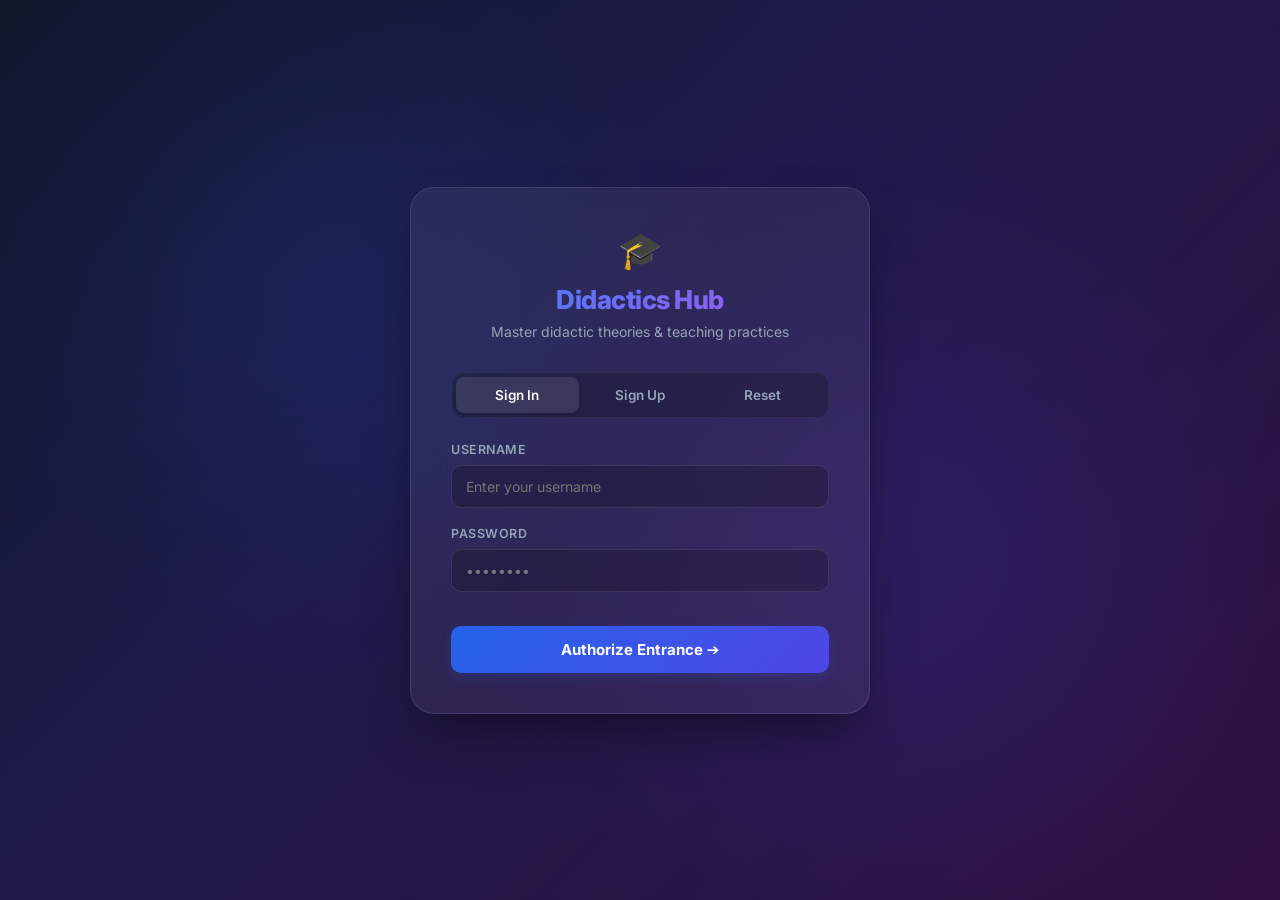
==== templates/login.html @ e1f62751 "Add files via upload" ====
<!DOCTYPE html>
<html lang="en">
<head>
    <meta charset="UTF-8">
    <meta name="viewport" content="width=device-width, initial-scale=1.0">
    <title>Didactics Hub - Portal Entrance</title>
    <link href="https://fonts.googleapis.com/css2?family=Inter:wght@400;500;600;700;800&display=swap" rel="stylesheet">
    <style>
        :root {
            --primary: #2563eb;
            --primary-hover: #1d4ed8;
            --secondary: #4f46e5;
            --bg-gradient: linear-gradient(135deg, #0f172a 0%, #1e1b4b 40%, #311042 100%);
            --card-bg: rgba(255, 255, 255, 0.06);
            --card-border: rgba(255, 255, 255, 0.1);
            --text: #f8fafc;
            --text-muted: #94a3b8;
            --success: #10b981;
            --error: #f43f5e;
        }

        * {
            box-sizing: border-box;
            margin: 0;
            padding: 0;
            font-family: 'Inter', system-ui, -apple-system, sans-serif;
        }

        body {
            background: var(--bg-gradient);
            color: var(--text);
            min-height: 100vh;
            display: flex;
            align-items: center;
            justify-content: center;
            padding: 24px;
            overflow-x: hidden;
        }

        /* Ambient glowing circles in background */
        .glow-circle {
            position: absolute;
            border-radius: 50%;
            filter: blur(120px);
            z-index: 0;
            opacity: 0.15;
            pointer-events: none;
        }
        .glow-1 {
            width: 400px;
            height: 400px;
            background: var(--primary);
            top: 10%;
            left: 10%;
        }
        .glow-2 {
            width: 500px;
            height: 500px;
            background: var(--secondary);
            bottom: 10%;
            right: 10%;
        }

        .portal-wrapper {
            position: relative;
            z-index: 10;
            width: 100%;
            max-width: 460px;
            background: var(--card-bg);
            backdrop-filter: blur(20px);
            -webkit-backdrop-filter: blur(20px);
            border: 1px solid var(--card-border);
            border-radius: 24px;
            padding: 40px;
            box-shadow: 0 25px 50px -12px rgba(0, 0, 0, 0.5);
            animation: fadeIn 0.6s cubic-bezier(0.16, 1, 0.3, 1) forwards;
        }

        @keyframes fadeIn {
            from { opacity: 0; transform: translateY(20px); }
            to { opacity: 1; transform: translateY(0); }
        }

        .portal-header {
            text-align: center;
            margin-bottom: 32px;
        }

        .portal-logo {
            font-size: 36px;
            margin-bottom: 12px;
            display: inline-block;
            animation: bounce 2s infinite ease-in-out;
        }

        @keyframes bounce {
            0%, 100% { transform: translateY(0); }
            50% { transform: translateY(-6px); }
        }

        .portal-title {
            font-size: 26px;
            font-weight: 800;
            letter-spacing: -0.5px;
            background: linear-gradient(135deg, #3b82f6, #a855f7);
            -webkit-background-clip: text;
            -webkit-text-fill-color: transparent;
            margin-bottom: 8px;
        }

        .portal-subtitle {
            font-size: 14px;
            color: var(--text-muted);
        }

        /* Tabs System */
        .portal-tabs {
            display: flex;
            background: rgba(0, 0, 0, 0.2);
            border-radius: 12px;
            padding: 4px;
            margin-bottom: 24px;
            border: 1px solid rgba(255, 255, 255, 0.05);
        }

        .portal-tab {
            flex: 1;
            background: none;
            border: none;
            color: var(--text-muted);
            padding: 10px 14px;
            font-size: 13.5px;
            font-weight: 600;
            cursor: pointer;
            border-radius: 8px;
            transition: all 0.25s ease;
            text-align: center;
        }

        .portal-tab.active {
            background: rgba(255, 255, 255, 0.1);
            color: var(--text);
            box-shadow: 0 2px 4px rgba(0,0,0,0.2);
        }

        /* Forms */
        .portal-form {
            display: none;
        }

        .portal-form.active {
            display: block;
            animation: slideIn 0.4s cubic-bezier(0.16, 1, 0.3, 1) forwards;
        }

        @keyframes slideIn {
            from { opacity: 0; transform: translateX(10px); }
            to { opacity: 1; transform: translateX(0); }
        }

        .input-group {
            margin-bottom: 18px;
            text-align: left;
        }

        .input-label {
            display: block;
            font-size: 12.5px;
            font-weight: 600;
            color: var(--text-muted);
            margin-bottom: 8px;
            text-transform: uppercase;
            letter-spacing: 0.5px;
        }

        .input-field {
            width: 100%;
            background: rgba(0, 0, 0, 0.2);
            border: 1px solid rgba(255, 255, 255, 0.1);
            border-radius: 10px;
            padding: 12px 14px;
            font-size: 14px;
            color: var(--text);
            outline: none;
            transition: all 0.2s ease;
        }

        .input-field:focus {
            border-color: var(--primary);
            box-shadow: 0 0 0 3px rgba(37, 99, 235, 0.15);
            background: rgba(0, 0, 0, 0.3);
        }

        .submit-btn {
            width: 100%;
            background: linear-gradient(135deg, var(--primary) 0%, var(--secondary) 100%);
            border: none;
            border-radius: 10px;
            padding: 14px;
            font-size: 15px;
            font-weight: 700;
            color: white;
            cursor: pointer;
            transition: all 0.25s ease;
            margin-top: 10px;
            box-shadow: 0 4px 12px rgba(37, 99, 235, 0.2);
        }

        .submit-btn:hover {
            transform: translateY(-2px);
            box-shadow: 0 6px 20px rgba(37, 99, 235, 0.35);
        }

        .submit-btn:active {
            transform: translateY(0);
        }

        /* Message Notification Alert box */
        .alert-box {
            display: none;
            padding: 12px 16px;
            border-radius: 10px;
            font-size: 13.5px;
            margin-bottom: 20px;
            line-height: 1.5;
            animation: shake 0.4s ease-in-out;
        }

        @keyframes shake {
            0%, 100% { transform: translateX(0); }
            25% { transform: translateX(-4px); }
            75% { transform: translateX(4px); }
        }

        .alert-box.success {
            display: block;
            background: rgba(16, 185, 129, 0.1);
            border: 1px solid rgba(16, 185, 129, 0.3);
            color: var(--success);
        }

        .alert-box.error {
            display: block;
            background: rgba(244, 63, 94, 0.1);
            border: 1px solid rgba(244, 63, 94, 0.3);
            color: var(--error);
        }
    </style>
</head>
<body>
    <div class="glow-circle glow-1"></div>
    <div class="glow-circle glow-2"></div>

    <div class="portal-wrapper">
        <div class="portal-header">
            <div class="portal-logo">🎓</div>
            <h1 class="portal-title">Didactics Hub</h1>
            <p class="portal-subtitle">Master didactic theories & teaching practices</p>
        </div>

        <div class="portal-tabs">
            <button class="portal-tab active" onclick="switchTab('login')">Sign In</button>
            <button class="portal-tab" onclick="switchTab('register')">Sign Up</button>
            <button class="portal-tab" onclick="switchTab('reset')">Reset</button>
        </div>

        <div id="alertBox" class="alert-box"></div>

        <!-- LOGIN FORM -->
        <form id="loginForm" class="portal-form active" onsubmit="handleFormSubmit(event, 'login')">
            <div class="input-group">
                <label class="input-label">Username</label>
                <input type="text" id="loginUser" class="input-field" placeholder="Enter your username" required autocomplete="username">
            </div>
            <div class="input-group" style="margin-bottom: 24px;">
                <label class="input-label">Password</label>
                <input type="password" id="loginPass" class="input-field" placeholder="••••••••" required autocomplete="current-password">
            </div>
            <button type="submit" class="submit-btn">Authorize Entrance ➔</button>
        </form>

        <!-- REGISTER FORM -->
        <form id="registerForm" class="portal-form" onsubmit="handleFormSubmit(event, 'register')">
            <div class="input-group">
                <label class="input-label">New Username</label>
                <input type="text" id="registerUser" class="input-field" placeholder="Choose a username" required>
            </div>
            <div class="input-group">
                <label class="input-label">Password</label>
                <input type="password" id="registerPass" class="input-field" placeholder="••••••••" required>
            </div>
            <div class="input-group" style="margin-bottom: 24px;">
                <label class="input-label">Security Question: What is your favorite book?</label>
                <input type="text" id="registerSecurity" class="input-field" placeholder="Used for resetting password" required>
            </div>
            <button type="submit" class="submit-btn">Create Professional Account ➔</button>
        </form>

        <!-- RESET PASSWORD FORM -->
        <form id="resetForm" class="portal-form" onsubmit="handleFormSubmit(event, 'reset')">
            <div class="input-group">
                <label class="input-label">Username</label>
                <input type="text" id="resetUser" class="input-field" placeholder="Enter your username" required>
            </div>
            <div class="input-group">
                <label class="input-label">Favorite Book (Security Answer)</label>
                <input type="text" id="resetSecurity" class="input-field" placeholder="Enter security answer" required>
            </div>
            <div class="input-group" style="margin-bottom: 24px;">
                <label class="input-label">New Password</label>
                <input type="password" id="resetNewPass" class="input-field" placeholder="••••••••" required>
            </div>
            <button type="submit" class="submit-btn">Secure Reset Password ➔</button>
        </form>
    </div>

    <script>
        function switchTab(tabId) {
            // Update tabs active state
            document.querySelectorAll('.portal-tab').forEach((tab, index) => {
                const tabs = ['login', 'register', 'reset'];
                tab.classList.toggle('active', tabs[index] === tabId);
            });

            // Update visible forms
            document.querySelectorAll('.portal-form').forEach(form => {
                form.classList.toggle('active', form.id === tabId + 'Form');
            });

            // Clear alert box
            const alertBox = document.getElementById('alertBox');
            alertBox.style.display = 'none';
            alertBox.className = 'alert-box';
        }

        async function handleFormSubmit(event, action) {
            event.preventDefault();
            const alertBox = document.getElementById('alertBox');
            alertBox.style.display = 'none';
            alertBox.className = 'alert-box';

            let payload = {};
            let endpoint = '';

            if (action === 'login') {
                payload = {
                    username: document.getElementById('loginUser').value,
                    password: document.getElementById('loginPass').value
                };
                endpoint = '/api/auth/login';
            } else if (action === 'register') {
                payload = {
                    username: document.getElementById('registerUser').value,
                    password: document.getElementById('registerPass').value,
                    security_answer: document.getElementById('registerSecurity').value
                };
                endpoint = '/api/auth/register';
            } else if (action === 'reset') {
                payload = {
                    username: document.getElementById('resetUser').value,
                    security_answer: document.getElementById('resetSecurity').value,
                    new_password: document.getElementById('resetNewPass').value
                };
                endpoint = '/api/auth/reset';
            }

            try {
                const response = await fetch(endpoint, {
                    method: 'POST',
                    headers: { 'Content-Type': 'application/json' },
                    body: JSON.stringify(payload)
                });
                const result = await response.json();

                if (response.ok && result.success) {
                    alertBox.textContent = result.message;
                    alertBox.classList.add('success');
                    alertBox.style.display = 'block';

                    if (action === 'login') {
                        setTimeout(() => {
                            window.location.href = '/';
                        }, 800);
                    } else {
                        setTimeout(() => {
                            switchTab('login');
                            document.getElementById('loginUser').value = payload.username;
                        }, 1200);
                    }
                } else {
                    alertBox.textContent = result.message || 'An unexpected error occurred.';
                    alertBox.classList.add('error');
                    alertBox.style.display = 'block';
                }
            } catch (err) {
                alertBox.textContent = 'Server connection failed. Please verify connection.';
                alertBox.classList.add('error');
                alertBox.style.display = 'block';
            }
        }
    </script>
</body>
</html>
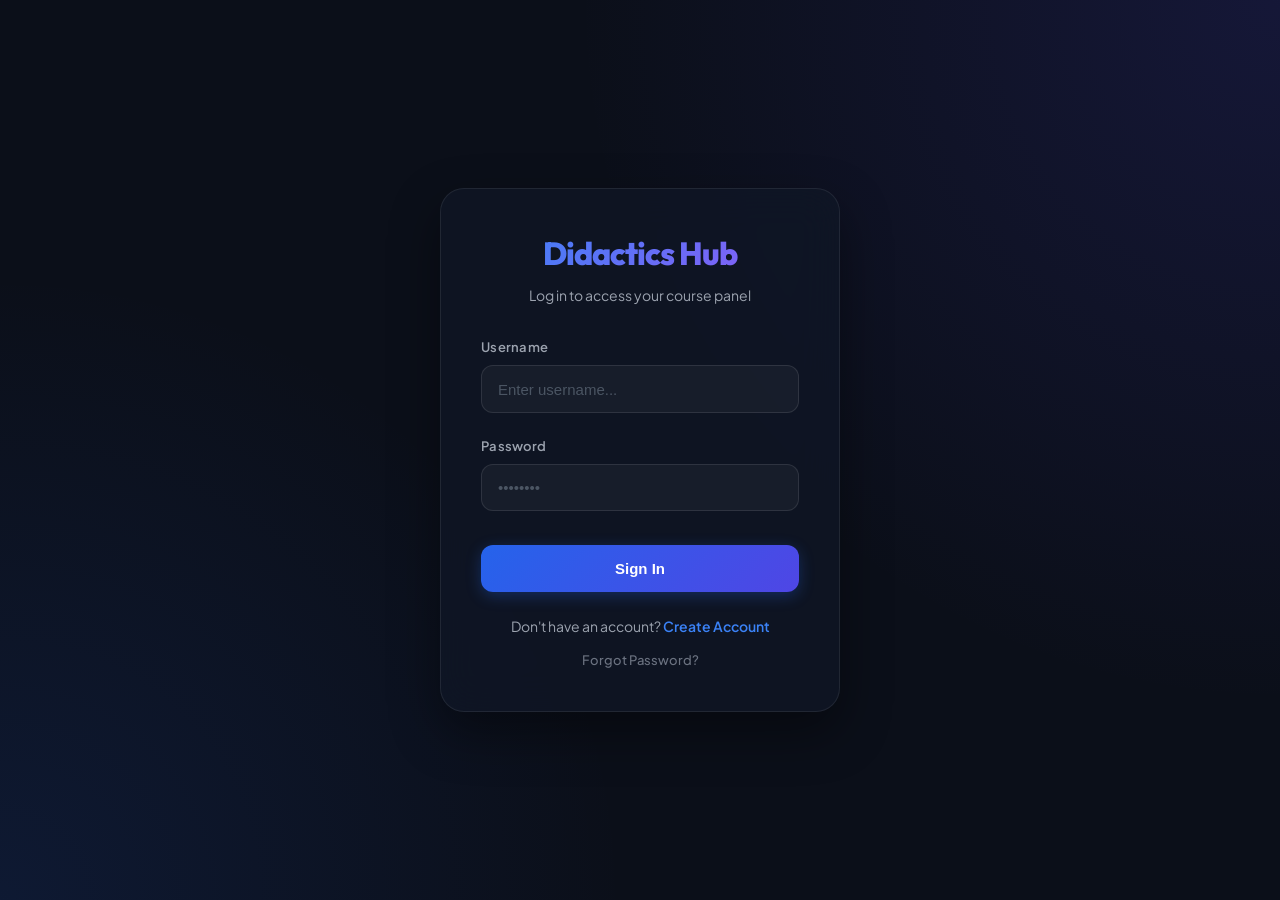
==== commit 438869fe: "Add files via upload" ====
--- a/templates/login.html
+++ b/templates/login.html
@@ -4,81 +4,47 @@
     <meta charset="UTF-8">
     <meta name="viewport" content="width=device-width, initial-scale=1.0">
     <title>Didactics Hub - Portal Entrance</title>
-    <link href="https://fonts.googleapis.com/css2?family=Inter:wght@400;500;600;700;800&display=swap" rel="stylesheet">
+    <!-- Modern Premium Typography -->
+    <link href="https://fonts.googleapis.com/css2?family=Outfit:wght@400;500;600;700;800&family=Plus+Jakarta+Sans:wght@400;500;600;700&display=swap" rel="stylesheet">
+    <link rel="stylesheet" href="/static/style.css">
     <style>
-        :root {
-            --primary: #2563eb;
-            --primary-hover: #1d4ed8;
-            --secondary: #4f46e5;
-            --bg-gradient: linear-gradient(135deg, #0f172a 0%, #1e1b4b 40%, #311042 100%);
-            --card-bg: rgba(255, 255, 255, 0.06);
-            --card-border: rgba(255, 255, 255, 0.1);
-            --text: #f8fafc;
-            --text-muted: #94a3b8;
-            --success: #10b981;
-            --error: #f43f5e;
-        }
-
-        * {
-            box-sizing: border-box;
-            margin: 0;
-            padding: 0;
-            font-family: 'Inter', system-ui, -apple-system, sans-serif;
-        }
-
+        /* Immersive background customizer for the entrance */
         body {
-            background: var(--bg-gradient);
-            color: var(--text);
-            min-height: 100vh;
+            background: radial-gradient(circle at top right, rgba(79, 70, 229, 0.15), transparent 45%),
+                        radial-gradient(circle at bottom left, rgba(37, 99, 235, 0.12), transparent 40%),
+                        #0b0f19;
+            color: #f3f4f6;
             display: flex;
             align-items: center;
             justify-content: center;
-            padding: 24px;
+            min-height: 100vh;
+            margin: 0;
             overflow-x: hidden;
-        }
-
-        /* Ambient glowing circles in background */
-        .glow-circle {
-            position: absolute;
-            border-radius: 50%;
-            filter: blur(120px);
-            z-index: 0;
-            opacity: 0.15;
-            pointer-events: none;
-        }
-        .glow-1 {
-            width: 400px;
-            height: 400px;
-            background: var(--primary);
-            top: 10%;
-            left: 10%;
-        }
-        .glow-2 {
-            width: 500px;
-            height: 500px;
-            background: var(--secondary);
-            bottom: 10%;
-            right: 10%;
-        }
-
-        .portal-wrapper {
-            position: relative;
-            z-index: 10;
+            font-family: 'Plus Jakarta Sans', sans-serif;
+        }
+
+        .portal-container {
             width: 100%;
-            max-width: 460px;
-            background: var(--card-bg);
+            max-width: 440px;
+            padding: 20px;
+            box-sizing: border-box;
+            perspective: 1000px;
+        }
+
+        .portal-card {
+            background: rgba(17, 24, 39, 0.7);
             backdrop-filter: blur(20px);
             -webkit-backdrop-filter: blur(20px);
-            border: 1px solid var(--card-border);
+            border: 1px solid rgba(255, 255, 255, 0.08);
             border-radius: 24px;
             padding: 40px;
-            box-shadow: 0 25px 50px -12px rgba(0, 0, 0, 0.5);
-            animation: fadeIn 0.6s cubic-bezier(0.16, 1, 0.3, 1) forwards;
-        }
-
-        @keyframes fadeIn {
-            from { opacity: 0; transform: translateY(20px); }
-            to { opacity: 1; transform: translateY(0); }
+            box-shadow: 0 20px 50px rgba(0, 0, 0, 0.4);
+            transition: transform 0.6s cubic-bezier(0.34, 1.56, 0.64, 1), box-shadow 0.3s ease;
+        }
+
+        .portal-card:hover {
+            box-shadow: 0 25px 60px rgba(37, 99, 235, 0.2);
+            border-color: rgba(37, 99, 235, 0.25);
         }
 
         .portal-header {
@@ -87,317 +53,337 @@
         }
 
         .portal-logo {
-            font-size: 36px;
-            margin-bottom: 12px;
-            display: inline-block;
-            animation: bounce 2s infinite ease-in-out;
-        }
-
-        @keyframes bounce {
-            0%, 100% { transform: translateY(0); }
-            50% { transform: translateY(-6px); }
-        }
-
-        .portal-title {
-            font-size: 26px;
+            font-family: 'Outfit', sans-serif;
+            font-size: 32px;
             font-weight: 800;
-            letter-spacing: -0.5px;
-            background: linear-gradient(135deg, #3b82f6, #a855f7);
+            letter-spacing: -0.03em;
+            background: linear-gradient(135deg, #3b82f6 0%, #8b5cf6 100%);
             -webkit-background-clip: text;
             -webkit-text-fill-color: transparent;
             margin-bottom: 8px;
         }
 
         .portal-subtitle {
+            color: #9ca3af;
             font-size: 14px;
-            color: var(--text-muted);
-        }
-
-        /* Tabs System */
-        .portal-tabs {
-            display: flex;
-            background: rgba(0, 0, 0, 0.2);
+        }
+
+        .form-group {
+            position: relative;
+            margin-bottom: 24px;
+        }
+
+        .form-label {
+            display: block;
+            font-size: 13px;
+            font-weight: 600;
+            color: #9ca3af;
+            margin-bottom: 8px;
+            letter-spacing: 0.02em;
+        }
+
+        .form-input {
+            width: 100%;
+            background: rgba(255, 255, 255, 0.04);
+            border: 1px solid rgba(255, 255, 255, 0.1);
             border-radius: 12px;
-            padding: 4px;
-            margin-bottom: 24px;
-            border: 1px solid rgba(255, 255, 255, 0.05);
-        }
-
-        .portal-tab {
-            flex: 1;
-            background: none;
+            padding: 14px 16px;
+            color: #ffffff;
+            font-size: 15px;
+            box-sizing: border-box;
+            transition: all 0.25s ease;
+        }
+
+        .form-input:focus {
+            outline: none;
+            border-color: #3b82f6;
+            background: rgba(59, 130, 246, 0.05);
+            box-shadow: 0 0 0 4px rgba(59, 130, 246, 0.15);
+        }
+
+        .form-input::placeholder {
+            color: #4b5563;
+        }
+
+        .btn-portal {
+            width: 100%;
+            background: linear-gradient(135deg, #2563eb 0%, #4f46e5 100%);
             border: none;
-            color: var(--text-muted);
-            padding: 10px 14px;
-            font-size: 13.5px;
-            font-weight: 600;
-            cursor: pointer;
-            border-radius: 8px;
-            transition: all 0.25s ease;
-            text-align: center;
-        }
-
-        .portal-tab.active {
-            background: rgba(255, 255, 255, 0.1);
-            color: var(--text);
-            box-shadow: 0 2px 4px rgba(0,0,0,0.2);
-        }
-
-        /* Forms */
-        .portal-form {
-            display: none;
-        }
-
-        .portal-form.active {
-            display: block;
-            animation: slideIn 0.4s cubic-bezier(0.16, 1, 0.3, 1) forwards;
-        }
-
-        @keyframes slideIn {
-            from { opacity: 0; transform: translateX(10px); }
-            to { opacity: 1; transform: translateX(0); }
-        }
-
-        .input-group {
-            margin-bottom: 18px;
-            text-align: left;
-        }
-
-        .input-label {
-            display: block;
-            font-size: 12.5px;
-            font-weight: 600;
-            color: var(--text-muted);
-            margin-bottom: 8px;
-            text-transform: uppercase;
-            letter-spacing: 0.5px;
-        }
-
-        .input-field {
-            width: 100%;
-            background: rgba(0, 0, 0, 0.2);
-            border: 1px solid rgba(255, 255, 255, 0.1);
-            border-radius: 10px;
-            padding: 12px 14px;
-            font-size: 14px;
-            color: var(--text);
-            outline: none;
-            transition: all 0.2s ease;
-        }
-
-        .input-field:focus {
-            border-color: var(--primary);
-            box-shadow: 0 0 0 3px rgba(37, 99, 235, 0.15);
-            background: rgba(0, 0, 0, 0.3);
-        }
-
-        .submit-btn {
-            width: 100%;
-            background: linear-gradient(135deg, var(--primary) 0%, var(--secondary) 100%);
-            border: none;
-            border-radius: 10px;
-            padding: 14px;
+            border-radius: 12px;
+            color: #ffffff;
+            padding: 15px;
             font-size: 15px;
             font-weight: 700;
-            color: white;
             cursor: pointer;
-            transition: all 0.25s ease;
+            transition: all 0.25s cubic-bezier(0.25, 0.46, 0.45, 0.94);
+            box-shadow: 0 4px 15px rgba(37, 99, 235, 0.3);
             margin-top: 10px;
-            box-shadow: 0 4px 12px rgba(37, 99, 235, 0.2);
-        }
-
-        .submit-btn:hover {
+        }
+
+        .btn-portal:hover {
             transform: translateY(-2px);
-            box-shadow: 0 6px 20px rgba(37, 99, 235, 0.35);
-        }
-
-        .submit-btn:active {
+            box-shadow: 0 6px 20px rgba(37, 99, 235, 0.45);
+            background: linear-gradient(135deg, #1d4ed8 0%, #4338ca 100%);
+        }
+
+        .btn-portal:active {
             transform: translateY(0);
         }
 
-        /* Message Notification Alert box */
+        .portal-switch {
+            text-align: center;
+            margin-top: 24px;
+            font-size: 14px;
+            color: #9ca3af;
+        }
+
+        .portal-switch a {
+            color: #3b82f6;
+            text-decoration: none;
+            font-weight: 600;
+            transition: color 0.2s ease;
+        }
+
+        .portal-switch a:hover {
+            color: #60a5fa;
+            text-decoration: underline;
+        }
+
         .alert-box {
+            border-radius: 12px;
+            padding: 14px 16px;
+            font-size: 14px;
+            margin-bottom: 24px;
             display: none;
-            padding: 12px 16px;
-            border-radius: 10px;
-            font-size: 13.5px;
-            margin-bottom: 20px;
-            line-height: 1.5;
-            animation: shake 0.4s ease-in-out;
-        }
-
-        @keyframes shake {
-            0%, 100% { transform: translateX(0); }
-            25% { transform: translateX(-4px); }
-            75% { transform: translateX(4px); }
-        }
-
-        .alert-box.success {
-            display: block;
-            background: rgba(16, 185, 129, 0.1);
-            border: 1px solid rgba(16, 185, 129, 0.3);
-            color: var(--success);
-        }
-
-        .alert-box.error {
-            display: block;
-            background: rgba(244, 63, 94, 0.1);
-            border: 1px solid rgba(244, 63, 94, 0.3);
-            color: var(--error);
+            animation: slideDown 0.3s ease;
+        }
+
+        .alert-error {
+            background: rgba(239, 68, 68, 0.12);
+            border: 1px solid rgba(239, 68, 68, 0.25);
+            color: #fca5a5;
+        }
+
+        .alert-success {
+            background: rgba(16, 185, 129, 0.12);
+            border: 1px solid rgba(16, 185, 129, 0.25);
+            color: #a7f3d0;
+        }
+
+        @keyframes slideDown {
+            from { transform: translateY(-10px); opacity: 0; }
+            to { transform: translateY(0); opacity: 1; }
+        }
+
+        .nav-back {
+            text-align: center;
+            margin-top: 16px;
+            font-size: 13px;
         }
     </style>
 </head>
 <body>
-    <div class="glow-circle glow-1"></div>
-    <div class="glow-circle glow-2"></div>
-
-    <div class="portal-wrapper">
+
+<div class="portal-container">
+    <!-- Card element dynamically toggling states -->
+    <div class="portal-card" id="login-section">
         <div class="portal-header">
-            <div class="portal-logo">🎓</div>
-            <h1 class="portal-title">Didactics Hub</h1>
-            <p class="portal-subtitle">Master didactic theories & teaching practices</p>
-        </div>
-
-        <div class="portal-tabs">
-            <button class="portal-tab active" onclick="switchTab('login')">Sign In</button>
-            <button class="portal-tab" onclick="switchTab('register')">Sign Up</button>
-            <button class="portal-tab" onclick="switchTab('reset')">Reset</button>
-        </div>
-
-        <div id="alertBox" class="alert-box"></div>
-
-        <!-- LOGIN FORM -->
-        <form id="loginForm" class="portal-form active" onsubmit="handleFormSubmit(event, 'login')">
-            <div class="input-group">
-                <label class="input-label">Username</label>
-                <input type="text" id="loginUser" class="input-field" placeholder="Enter your username" required autocomplete="username">
-            </div>
-            <div class="input-group" style="margin-bottom: 24px;">
-                <label class="input-label">Password</label>
-                <input type="password" id="loginPass" class="input-field" placeholder="••••••••" required autocomplete="current-password">
-            </div>
-            <button type="submit" class="submit-btn">Authorize Entrance ➔</button>
+            <div class="portal-logo">Didactics Hub</div>
+            <div class="portal-subtitle">Log in to access your course panel</div>
+        </div>
+
+        <div class="alert-box alert-error" id="login-error"></div>
+
+        <form id="login-form" onsubmit="handleLogin(event)">
+            <div class="form-group">
+                <label class="form-label" for="login-username">Username</label>
+                <input class="form-input" id="login-username" type="text" placeholder="Enter username..." required autocomplete="username">
+            </div>
+            <div class="form-group">
+                <label class="form-label" for="login-password">Password</label>
+                <input class="form-input" id="login-password" type="password" placeholder="••••••••" required autocomplete="current-password">
+            </div>
+            <button class="btn-portal" type="submit">Sign In</button>
         </form>
 
-        <!-- REGISTER FORM -->
-        <form id="registerForm" class="portal-form" onsubmit="handleFormSubmit(event, 'register')">
-            <div class="input-group">
-                <label class="input-label">New Username</label>
-                <input type="text" id="registerUser" class="input-field" placeholder="Choose a username" required>
-            </div>
-            <div class="input-group">
-                <label class="input-label">Password</label>
-                <input type="password" id="registerPass" class="input-field" placeholder="••••••••" required>
-            </div>
-            <div class="input-group" style="margin-bottom: 24px;">
-                <label class="input-label">Security Question: What is your favorite book?</label>
-                <input type="text" id="registerSecurity" class="input-field" placeholder="Used for resetting password" required>
-            </div>
-            <button type="submit" class="submit-btn">Create Professional Account ➔</button>
+        <div class="portal-switch">
+            Don't have an account? <a href="#" onclick="toggleSection('register-section')">Create Account</a>
+            <div style="margin-top: 12px;">
+                <a href="#" style="font-size: 13px; font-weight: 500; color: #6b7280;" onclick="toggleSection('reset-section')">Forgot Password?</a>
+            </div>
+        </div>
+    </div>
+
+    <div class="portal-card" id="register-section" style="display: none;">
+        <div class="portal-header">
+            <div class="portal-logo">Register Profile</div>
+            <div class="portal-subtitle">Join the professional didactics program</div>
+        </div>
+
+        <div class="alert-box alert-error" id="register-error"></div>
+        <div class="alert-box alert-success" id="register-success"></div>
+
+        <form id="register-form" onsubmit="handleRegister(event)">
+            <div class="form-group">
+                <label class="form-label" for="reg-username">Choose Username</label>
+                <input class="form-input" id="reg-username" type="text" placeholder="e.g., didactic_teacher" required autocomplete="username">
+            </div>
+            <div class="form-group">
+                <label class="form-label" for="reg-password">Password</label>
+                <input class="form-input" id="reg-password" type="password" placeholder="••••••••" required autocomplete="new-password">
+            </div>
+            <div class="form-group">
+                <label class="form-label" for="reg-answer">Security Recovery Question</label>
+                <div style="font-size: 12px; color: #9ca3af; margin-bottom: 6px;">What is your favorite book or didactics author?</div>
+                <input class="form-input" id="reg-answer" type="text" placeholder="e.g., Piaget" required>
+            </div>
+            <button class="btn-portal" type="submit">Sign Up</button>
         </form>
 
-        <!-- RESET PASSWORD FORM -->
-        <form id="resetForm" class="portal-form" onsubmit="handleFormSubmit(event, 'reset')">
-            <div class="input-group">
-                <label class="input-label">Username</label>
-                <input type="text" id="resetUser" class="input-field" placeholder="Enter your username" required>
-            </div>
-            <div class="input-group">
-                <label class="input-label">Favorite Book (Security Answer)</label>
-                <input type="text" id="resetSecurity" class="input-field" placeholder="Enter security answer" required>
-            </div>
-            <div class="input-group" style="margin-bottom: 24px;">
-                <label class="input-label">New Password</label>
-                <input type="password" id="resetNewPass" class="input-field" placeholder="••••••••" required>
-            </div>
-            <button type="submit" class="submit-btn">Secure Reset Password ➔</button>
+        <div class="portal-switch">
+            Already have an account? <a href="#" onclick="toggleSection('login-section')">Login</a>
+        </div>
+    </div>
+
+    <div class="portal-card" id="reset-section" style="display: none;">
+        <div class="portal-header">
+            <div class="portal-logo">Recover Credentials</div>
+            <div class="portal-subtitle">Reset password via security answer</div>
+        </div>
+
+        <div class="alert-box alert-error" id="reset-error"></div>
+        <div class="alert-box alert-success" id="reset-success"></div>
+
+        <form id="reset-form" onsubmit="handleReset(event)">
+            <div class="form-group">
+                <label class="form-label" for="reset-username">Username</label>
+                <input class="form-input" id="reset-username" type="text" placeholder="Enter username..." required autocomplete="username">
+            </div>
+            <div class="form-group">
+                <label class="form-label" for="reset-answer">Security Question Answer</label>
+                <div style="font-size: 12px; color: #9ca3af; margin-bottom: 6px;">What is your favorite book or didactics author?</div>
+                <input class="form-input" id="reset-answer" type="text" placeholder="Enter your answer..." required>
+            </div>
+            <div class="form-group">
+                <label class="form-label" for="reset-newpassword">New Password</label>
+                <input class="form-input" id="reset-newpassword" type="password" placeholder="••••••••" required autocomplete="new-password">
+            </div>
+            <button class="btn-portal" type="submit">Update Password</button>
         </form>
+
+        <div class="portal-switch">
+            Remember credentials? <a href="#" onclick="toggleSection('login-section')">Back to Login</a>
+        </div>
     </div>
-
-    <script>
-        function switchTab(tabId) {
-            // Update tabs active state
-            document.querySelectorAll('.portal-tab').forEach((tab, index) => {
-                const tabs = ['login', 'register', 'reset'];
-                tab.classList.toggle('active', tabs[index] === tabId);
+</div>
+
+<script>
+    function toggleSection(sectionId) {
+        document.getElementById('login-section').style.display = 'none';
+        document.getElementById('register-section').style.display = 'none';
+        document.getElementById('reset-section').style.display = 'none';
+        
+        document.getElementById(sectionId).style.display = 'block';
+        
+        // Clear all active notices
+        document.querySelectorAll('.alert-box').forEach(box => {
+            box.style.display = 'none';
+            box.textContent = '';
+        });
+    }
+
+    async function handleLogin(e) {
+        e.preventDefault();
+        const username = document.getElementById('login-username').value;
+        const password = document.getElementById('login-password').value;
+        const errBox = document.getElementById('login-error');
+        
+        errBox.style.display = 'none';
+        
+        try {
+            const res = await fetch('/api/auth/login', {
+                method: 'POST',
+                headers: { 'Content-Type': 'application/json' },
+                body: JSON.stringify({ username, password })
             });
-
-            // Update visible forms
-            document.querySelectorAll('.portal-form').forEach(form => {
-                form.classList.toggle('active', form.id === tabId + 'Form');
+            const data = await res.json();
+            if (res.ok && data.success) {
+                window.location.href = '/';
+            } else {
+                errBox.style.display = 'block';
+                errBox.textContent = data.message || 'Login failed. Please verify credentials.';
+            }
+        } catch (err) {
+            errBox.style.display = 'block';
+            errBox.textContent = 'Server communication error. Please try again later.';
+        }
+    }
+
+    async function handleRegister(e) {
+        e.preventDefault();
+        const username = document.getElementById('reg-username').value;
+        const password = document.getElementById('reg-password').value;
+        const security_answer = document.getElementById('reg-answer').value;
+        const errBox = document.getElementById('register-error');
+        const succBox = document.getElementById('register-success');
+        
+        errBox.style.display = 'none';
+        succBox.style.display = 'none';
+        
+        try {
+            const res = await fetch('/api/auth/register', {
+                method: 'POST',
+                headers: { 'Content-Type': 'application/json' },
+                body: JSON.stringify({ username, password, security_answer })
             });
-
-            // Clear alert box
-            const alertBox = document.getElementById('alertBox');
-            alertBox.style.display = 'none';
-            alertBox.className = 'alert-box';
-        }
-
-        async function handleFormSubmit(event, action) {
-            event.preventDefault();
-            const alertBox = document.getElementById('alertBox');
-            alertBox.style.display = 'none';
-            alertBox.className = 'alert-box';
-
-            let payload = {};
-            let endpoint = '';
-
-            if (action === 'login') {
-                payload = {
-                    username: document.getElementById('loginUser').value,
-                    password: document.getElementById('loginPass').value
-                };
-                endpoint = '/api/auth/login';
-            } else if (action === 'register') {
-                payload = {
-                    username: document.getElementById('registerUser').value,
-                    password: document.getElementById('registerPass').value,
-                    security_answer: document.getElementById('registerSecurity').value
-                };
-                endpoint = '/api/auth/register';
-            } else if (action === 'reset') {
-                payload = {
-                    username: document.getElementById('resetUser').value,
-                    security_answer: document.getElementById('resetSecurity').value,
-                    new_password: document.getElementById('resetNewPass').value
-                };
-                endpoint = '/api/auth/reset';
+            const data = await res.json();
+            if (res.ok && data.success) {
+                succBox.style.display = 'block';
+                succBox.textContent = data.message + ' Redirecting to login...';
+                document.getElementById('register-form').reset();
+                setTimeout(() => toggleSection('login-section'), 2000);
+            } else {
+                errBox.style.display = 'block';
+                errBox.textContent = data.message || 'Registration failed.';
             }
-
-            try {
-                const response = await fetch(endpoint, {
-                    method: 'POST',
-                    headers: { 'Content-Type': 'application/json' },
-                    body: JSON.stringify(payload)
-                });
-                const result = await response.json();
-
-                if (response.ok && result.success) {
-                    alertBox.textContent = result.message;
-                    alertBox.classList.add('success');
-                    alertBox.style.display = 'block';
-
-                    if (action === 'login') {
-                        setTimeout(() => {
-                            window.location.href = '/';
-                        }, 800);
-                    } else {
-                        setTimeout(() => {
-                            switchTab('login');
-                            document.getElementById('loginUser').value = payload.username;
-                        }, 1200);
-                    }
-                } else {
-                    alertBox.textContent = result.message || 'An unexpected error occurred.';
-                    alertBox.classList.add('error');
-                    alertBox.style.display = 'block';
-                }
-            } catch (err) {
-                alertBox.textContent = 'Server connection failed. Please verify connection.';
-                alertBox.classList.add('error');
-                alertBox.style.display = 'block';
+        } catch (err) {
+            errBox.style.display = 'block';
+            errBox.textContent = 'Server communication error. Please try again later.';
+        }
+    }
+
+    async function handleReset(e) {
+        e.preventDefault();
+        const username = document.getElementById('reset-username').value;
+        const security_answer = document.getElementById('reset-answer').value;
+        const new_password = document.getElementById('reset-newpassword').value;
+        const errBox = document.getElementById('reset-error');
+        const succBox = document.getElementById('reset-success');
+        
+        errBox.style.display = 'none';
+        succBox.style.display = 'none';
+        
+        try {
+            const res = await fetch('/api/auth/reset_password', {
+                method: 'POST',
+                headers: { 'Content-Type': 'application/json' },
+                body: JSON.stringify({ username, security_answer, new_password })
+            });
+            const data = await res.json();
+            if (res.ok && data.success) {
+                succBox.style.display = 'block';
+                succBox.textContent = data.message + ' Returning to login...';
+                document.getElementById('reset-form').reset();
+                setTimeout(() => toggleSection('login-section'), 2000);
+            } else {
+                errBox.style.display = 'block';
+                errBox.textContent = data.message || 'Credential recovery failed.';
             }
-        }
-    </script>
+        } catch (err) {
+            errBox.style.display = 'block';
+            errBox.textContent = 'Server communication error. Please try again later.';
+        }
+    }
+</script>
 </body>
-</html>
+</html>
--- a/static/style.css
+++ b/static/style.css
@@ -0,0 +1,1340 @@
+/* ==========================================================================
+   PREMIUM GLASSMORPHISM DESIGN SYSTEM & TOKEN UTILITIES
+   ========================================================================== */
+
+:root {
+    /* Harmony Palette Tokens */
+    --primary: #2563eb;
+    --primary-hover: #1d4ed8;
+    --primary-light: rgba(37, 99, 235, 0.08);
+    --secondary: #4f46e5;
+    --secondary-hover: #4338ca;
+    
+    /* Dark/Light Slate Accents */
+    --body-bg: #edf1fb; /* Sleek lavender-gray canvas background */
+    --card-bg: rgba(255, 255, 255, 0.85); /* Frosting effect backdrop */
+    --sidebar-bg: #ffffff;
+    --text-primary: #111827;
+    --text-secondary: #4b5563;
+    --text-muted: #9ca3af;
+    --border-color: #e5e7eb;
+    --shadow-sm: 0 1px 2px 0 rgba(0, 0, 0, 0.05);
+    --shadow-md: 0 4px 6px -1px rgba(0, 0, 0, 0.1), 0 2px 4px -1px rgba(0, 0, 0, 0.06);
+    --shadow-lg: 0 10px 15px -3px rgba(0, 0, 0, 0.1), 0 4px 6px -2px rgba(0, 0, 0, 0.05);
+    --shadow-xl: 0 20px 25px -5px rgba(0, 0, 0, 0.1), 0 10px 10px -5px rgba(0, 0, 0, 0.04);
+}
+
+/* Base Body System Reset */
+* {
+    margin: 0;
+    padding: 0;
+    box-sizing: border-box;
+}
+
+body {
+    font-family: 'Plus Jakarta Sans', sans-serif;
+    background-color: var(--body-bg);
+    color: var(--text-primary);
+    min-height: 100vh;
+    overflow-x: hidden;
+    line-height: 1.5;
+}
+
+/* Custom modern scrollbars */
+::-webkit-scrollbar {
+    width: 6px;
+    height: 6px;
+}
+::-webkit-scrollbar-track {
+    background: transparent;
+}
+::-webkit-scrollbar-thumb {
+    background: rgba(156, 163, 175, 0.4);
+    border-radius: 9999px;
+}
+::-webkit-scrollbar-thumb:hover {
+    background: rgba(156, 163, 175, 0.6);
+}
+
+/* ==========================================================================
+   NAVIGATION BAR HEADER UTILITY
+   ========================================================================== */
+
+.navbar {
+    position: fixed;
+    top: 0;
+    left: 0;
+    width: 100%;
+    height: 64px;
+    background: rgba(255, 255, 255, 0.85);
+    backdrop-filter: blur(20px);
+    -webkit-backdrop-filter: blur(20px);
+    border-bottom: 1px solid var(--border-color);
+    display: flex;
+    align-items: center;
+    justify-content: space-between;
+    padding: 0 24px;
+    z-index: 1000;
+    box-shadow: var(--shadow-sm);
+}
+
+.nav-left {
+    display: flex;
+    align-items: center;
+    gap: 16px;
+}
+
+.sidebar-toggle {
+    background: transparent;
+    border: none;
+    cursor: pointer;
+    color: var(--text-primary);
+    padding: 6px;
+    border-radius: 8px;
+    transition: all 0.2s ease;
+    display: flex;
+    align-items: center;
+    justify-content: center;
+}
+
+.sidebar-toggle:hover {
+    background: var(--primary-light);
+    color: var(--primary);
+}
+
+.nav-logo {
+    font-family: 'Outfit', sans-serif;
+    font-size: 20px;
+    font-weight: 800;
+    letter-spacing: -0.02em;
+    background: linear-gradient(135deg, var(--primary) 0%, var(--secondary) 100%);
+    -webkit-background-clip: text;
+    -webkit-text-fill-color: transparent;
+    cursor: pointer;
+}
+
+.nav-right {
+    display: flex;
+    align-items: center;
+    gap: 16px;
+}
+
+.user-greeting {
+    font-size: 14px;
+    font-weight: 600;
+    color: var(--text-secondary);
+}
+
+.logout-btn {
+    background: transparent;
+    border: 1px solid var(--border-color);
+    border-radius: 10px;
+    padding: 8px 14px;
+    font-size: 13px;
+    font-weight: 700;
+    color: var(--text-secondary);
+    cursor: pointer;
+    display: flex;
+    align-items: center;
+    gap: 8px;
+    transition: all 0.2s ease;
+}
+
+.logout-btn:hover {
+    background: rgba(239, 68, 68, 0.05);
+    border-color: rgba(239, 68, 68, 0.2);
+    color: #ef4444;
+}
+
+/* ==========================================================================
+   MAIN LAYOUT GRID STRUCTURE
+   ========================================================================== */
+
+.app-layout {
+    display: flex;
+    min-height: 100vh;
+    padding-top: 64px;
+}
+
+/* Sidebar Drawer Curriculum navigation */
+.sidebar {
+    width: 280px;
+    background: var(--sidebar-bg);
+    border-right: 1px solid var(--border-color);
+    position: fixed;
+    top: 64px;
+    left: 0;
+    bottom: 0;
+    z-index: 900;
+    overflow-y: auto;
+    padding: 24px 16px;
+    transition: transform 0.3s cubic-bezier(0.4, 0, 0.2, 1);
+}
+
+.sidebar-header {
+    margin-bottom: 16px;
+}
+
+.sidebar-header h3 {
+    font-family: 'Outfit', sans-serif;
+    font-size: 16px;
+    font-weight: 700;
+    color: var(--text-primary);
+    margin-bottom: 6px;
+}
+
+.progress-meta {
+    font-size: 13px;
+    font-weight: 600;
+    color: var(--primary);
+}
+
+.progress-bar-container {
+    width: 100%;
+    height: 6px;
+    background: var(--border-color);
+    border-radius: 999px;
+    margin-bottom: 24px;
+    overflow: hidden;
+}
+
+.progress-bar-fill {
+    height: 100%;
+    background: linear-gradient(90deg, var(--primary) 0%, var(--secondary) 100%);
+    border-radius: 999px;
+    transition: width 0.6s ease;
+}
+
+.curriculum-list {
+    display: flex;
+    flex-direction: column;
+    gap: 10px;
+}
+
+.sidebar-loading {
+    text-align: center;
+    padding: 20px;
+    font-size: 14px;
+    color: var(--text-muted);
+}
+
+/* ==========================================================================
+   MODULE ACCORDION/CARD SELECTORS
+   ========================================================================== */
+
+.module-nav-card {
+    background: transparent;
+    border: 1px solid var(--border-color);
+    border-radius: 12px;
+    padding: 16px;
+    text-align: left;
+    cursor: pointer;
+    transition: all 0.25s cubic-bezier(0.2, 0.8, 0.2, 1);
+    position: relative;
+    overflow: hidden;
+}
+
+.module-nav-card:hover {
+    background: var(--primary-light);
+    border-color: rgba(37, 99, 235, 0.2);
+    transform: translateX(4px);
+}
+
+.module-nav-card.active {
+    background: var(--primary-light);
+    border-color: var(--primary);
+    box-shadow: var(--shadow-sm);
+}
+
+.module-nav-card.locked {
+    opacity: 0.5;
+    cursor: not-allowed;
+}
+
+.module-nav-card.locked:hover {
+    background: transparent;
+    border-color: var(--border-color);
+    transform: none;
+}
+
+.mod-num-tag {
+    font-size: 11px;
+    font-weight: 800;
+    letter-spacing: 0.05em;
+    text-transform: uppercase;
+    color: var(--primary);
+    margin-bottom: 4px;
+}
+
+.mod-title {
+    font-size: 14px;
+    font-weight: 700;
+    color: var(--text-primary);
+    line-height: 1.3;
+}
+
+.mod-status {
+    position: absolute;
+    top: 14px;
+    right: 14px;
+    font-size: 13px;
+}
+
+/* ==========================================================================
+   MAIN CONTENT WORKSPACE CARD & VIEWPORTS
+   ========================================================================== */
+
+.main-content {
+    flex-grow: 1;
+    margin-left: 280px;
+    padding: 32px;
+    transition: margin-left 0.3s cubic-bezier(0.4, 0, 0.2, 1);
+}
+
+.workspace-card {
+    background: var(--card-bg);
+    backdrop-filter: blur(20px);
+    -webkit-backdrop-filter: blur(20px);
+    border: 1px solid var(--border-color);
+    border-radius: 24px;
+    padding: 40px;
+    min-height: calc(100vh - 128px);
+    box-shadow: var(--shadow-md);
+    transition: box-shadow 0.3s ease;
+}
+
+/* Dashboard Home */
+.welcome-banner {
+    background: linear-gradient(135deg, var(--primary) 0%, var(--secondary) 100%);
+    border-radius: 20px;
+    padding: 40px;
+    color: #ffffff;
+    display: flex;
+    align-items: center;
+    justify-content: space-between;
+    gap: 32px;
+    margin-bottom: 40px;
+    box-shadow: var(--shadow-lg);
+}
+
+.welcome-text {
+    flex: 1;
+}
+
+.welcome-tag {
+    font-size: 12px;
+    font-weight: 800;
+    letter-spacing: 0.08em;
+    text-transform: uppercase;
+    background: rgba(255, 255, 255, 0.15);
+    padding: 4px 10px;
+    border-radius: 999px;
+    display: inline-block;
+    margin-bottom: 16px;
+}
+
+.welcome-text h1 {
+    font-family: 'Outfit', sans-serif;
+    font-size: 32px;
+    font-weight: 800;
+    margin-bottom: 12px;
+}
+
+.welcome-text p {
+    font-size: 15px;
+    opacity: 0.9;
+    max-width: 520px;
+}
+
+.welcome-illustration {
+    width: 140px;
+    height: 140px;
+    flex-shrink: 0;
+}
+
+.welcome-illustration img {
+    width: 100%;
+    height: 100%;
+    object-fit: contain;
+}
+
+.modules-overview h2 {
+    font-family: 'Outfit', sans-serif;
+    font-size: 22px;
+    font-weight: 700;
+    color: var(--text-primary);
+    margin-bottom: 24px;
+}
+
+.modules-grid {
+    display: grid;
+    grid-template-columns: repeat(auto-fill, minmax(280px, 1fr));
+    gap: 20px;
+}
+
+.dashboard-mod-card {
+    background: #ffffff;
+    border: 1px solid var(--border-color);
+    border-radius: 16px;
+    padding: 24px;
+    cursor: pointer;
+    transition: all 0.25s cubic-bezier(0.2, 0.8, 0.2, 1);
+    box-shadow: var(--shadow-sm);
+}
+
+.dashboard-mod-card:hover {
+    transform: translateY(-4px);
+    box-shadow: var(--shadow-md);
+    border-color: rgba(37, 99, 235, 0.2);
+}
+
+.dashboard-mod-card h3 {
+    font-family: 'Outfit', sans-serif;
+    font-size: 16px;
+    font-weight: 700;
+    margin-top: 8px;
+    margin-bottom: 10px;
+    color: var(--text-primary);
+}
+
+.dashboard-mod-card p {
+    font-size: 13px;
+    color: var(--text-secondary);
+    display: -webkit-box;
+    -webkit-line-clamp: 3;
+    -webkit-box-orient: vertical;
+    overflow: hidden;
+}
+
+/* Active Workspace View */
+.breadcrumbs {
+    font-size: 13px;
+    font-weight: 600;
+    color: var(--text-muted);
+    margin-bottom: 8px;
+}
+
+.breadcrumbs span {
+    cursor: pointer;
+}
+
+.breadcrumbs span:hover {
+    color: var(--primary);
+}
+
+.breadcrumbs span.active {
+    color: var(--text-secondary);
+    cursor: default;
+}
+
+.workspace-title-row {
+    display: flex;
+    align-items: center;
+    justify-content: space-between;
+    gap: 16px;
+    margin-bottom: 32px;
+}
+
+.workspace-title-row h1 {
+    font-family: 'Outfit', sans-serif;
+    font-size: 28px;
+    font-weight: 800;
+    color: var(--text-primary);
+    letter-spacing: -0.02em;
+}
+
+/* ==========================================================================
+   MOZILLA PDF.JS PRESENTATION CANVAS SLIDES
+   ========================================================================== */
+
+.pdf-wrapper {
+    background: #ffffff;
+    border: 1px solid var(--border-color);
+    border-radius: 16px;
+    overflow: hidden;
+    box-shadow: var(--shadow-md);
+    margin-bottom: 32px;
+}
+
+.pdf-custom-header {
+    background: #f9fafb;
+    border-bottom: 1px solid var(--border-color);
+    padding: 16px 24px;
+    display: flex;
+    align-items: center;
+    justify-content: space-between;
+    flex-wrap: wrap;
+    gap: 12px;
+}
+
+.pdf-tag {
+    font-family: 'Outfit', sans-serif;
+    font-size: 15px;
+    font-weight: 700;
+    color: var(--text-primary);
+}
+
+.pdf-controls {
+    display: flex;
+    align-items: center;
+    gap: 16px;
+}
+
+.pdf-nav-btn {
+    background: transparent;
+    border: 1px solid var(--border-color);
+    border-radius: 8px;
+    padding: 6px 14px;
+    cursor: pointer;
+    font-size: 12px;
+    color: var(--text-secondary);
+    transition: all 0.2s ease;
+}
+
+.pdf-nav-btn:hover {
+    background: var(--primary-light);
+    border-color: var(--primary);
+    color: var(--primary);
+}
+
+.pdf-page-indicator {
+    font-size: 13px;
+    font-weight: 700;
+    color: var(--text-secondary);
+}
+
+.pdf-viewport-container {
+    background: #525659;
+    padding: 24px;
+    display: flex;
+    justify-content: center;
+    align-items: center;
+    min-height: 480px;
+    position: relative;
+    overflow-x: auto;
+}
+
+.pdf-viewport-container canvas,
+.pdf-viewport-container img {
+    max-width: 100%;
+    height: auto !important;
+    background: #ffffff;
+    border-radius: 6px;
+    box-shadow: var(--shadow-lg);
+}
+
+.pdf-loading-overlay {
+    position: absolute;
+    top: 0;
+    left: 0;
+    right: 0;
+    bottom: 0;
+    background: rgba(31, 41, 55, 0.9);
+    display: flex;
+    flex-direction: column;
+    align-items: center;
+    justify-content: center;
+    gap: 16px;
+    color: #ffffff;
+    z-index: 10;
+}
+
+.spinner {
+    width: 40px;
+    height: 40px;
+    border: 3.5px solid rgba(255, 255, 255, 0.1);
+    border-top-color: var(--primary);
+    border-radius: 50%;
+    animation: spin 1s linear infinite;
+}
+
+@keyframes spin {
+    to { transform: rotate(360deg); }
+}
+
+.materials-cta-card {
+    background: linear-gradient(135deg, rgba(37, 99, 235, 0.04) 0%, rgba(79, 70, 229, 0.04) 100%);
+    border: 1px solid rgba(37, 99, 235, 0.15);
+    border-radius: 16px;
+    padding: 32px;
+    text-align: center;
+}
+
+.materials-cta-card h3 {
+    font-family: 'Outfit', sans-serif;
+    font-size: 18px;
+    font-weight: 700;
+    margin-bottom: 8px;
+    color: var(--text-primary);
+}
+
+.materials-cta-card p {
+    font-size: 14px;
+    color: var(--text-secondary);
+    max-width: 540px;
+    margin: 0 auto 20px auto;
+}
+
+/* Prevent main page scrolling when theater mode is active */
+body.theater-mode-active {
+    overflow: hidden !important;
+}
+
+/* Fix containing block issues with backdrop-filter on workspace-card when theater mode is active */
+body.theater-mode-active .workspace-card {
+    backdrop-filter: none !important;
+    -webkit-backdrop-filter: none !important;
+    transform: none !important;
+    filter: none !important;
+}
+
+/* Theater Presentation Scaling Overlay */
+.pdf-wrapper:fullscreen,
+.pdf-wrapper.theater-mode-active {
+    position: fixed !important;
+    top: 0 !important;
+    left: 0 !important;
+    right: 0 !important;
+    bottom: 0 !important;
+    width: 100vw !important;
+    height: 100vh !important;
+    max-width: 100vw !important;
+    max-height: 100vh !important;
+    z-index: 10000 !important;
+    background: #0b0f19 !important; /* Premium deep slate background */
+    border: none !important;
+    border-radius: 0 !important;
+    margin: 0 !important;
+    display: flex;
+    flex-direction: column;
+}
+
+/* Make header dark themed during theater view */
+.pdf-wrapper:fullscreen .pdf-custom-header,
+.pdf-wrapper.theater-mode-active .pdf-custom-header {
+    background: #111827 !important;
+    border-bottom: 1px solid rgba(255, 255, 255, 0.1) !important;
+    color: #ffffff !important;
+    padding: 16px 24px !important;
+}
+
+.pdf-wrapper:fullscreen .pdf-tag,
+.pdf-wrapper.theater-mode-active .pdf-tag {
+    color: #ffffff !important;
+}
+
+.pdf-wrapper:fullscreen .pdf-page-indicator,
+.pdf-wrapper.theater-mode-active .pdf-page-indicator {
+    color: #ffffff !important;
+}
+
+/* Override slide navigation controls for dark theater mode */
+.pdf-wrapper:fullscreen .pdf-nav-btn,
+.pdf-wrapper.theater-mode-active .pdf-nav-btn {
+    color: #f3f4f6 !important;
+    border-color: rgba(255, 255, 255, 0.2) !important;
+    background: rgba(255, 255, 255, 0.05) !important;
+}
+
+.pdf-wrapper:fullscreen .pdf-nav-btn:hover,
+.pdf-wrapper.theater-mode-active .pdf-nav-btn:hover {
+    background: var(--primary) !important;
+    border-color: var(--primary) !important;
+    color: #ffffff !important;
+}
+
+/* Adjust viewport size to fill remaining height */
+.pdf-wrapper:fullscreen .pdf-viewport-container,
+.pdf-wrapper.theater-mode-active .pdf-viewport-container {
+    flex-grow: 1 !important;
+    height: calc(100vh - 64px) !important;
+    background: #030712 !important; /* Cinema black */
+    display: flex;
+    align-items: center;
+    justify-content: center;
+    padding: 16px !important;
+}
+
+/* Make image fit perfectly in fullscreen container */
+.pdf-wrapper:fullscreen .pdf-viewport-container img,
+.pdf-wrapper.theater-mode-active .pdf-viewport-container img {
+    max-height: 100% !important;
+    max-width: 100% !important;
+    width: auto !important;
+    height: auto !important;
+    object-fit: contain !important;
+    box-shadow: 0 25px 50px -12px rgba(0, 0, 0, 0.5) !important;
+}
+
+/* Styling for exit button inside theater mode */
+.pdf-exit-theater-btn {
+    display: none; /* Hidden by default outside theater */
+    background: rgba(239, 68, 68, 0.1);
+    border: 1px solid rgba(239, 68, 68, 0.25);
+    color: #fca5a5;
+    border-radius: 8px;
+    padding: 6px 14px;
+    font-size: 13px;
+    font-weight: 700;
+    cursor: pointer;
+    align-items: center;
+    gap: 6px;
+    transition: all 0.2s ease;
+    outline: none;
+}
+
+.pdf-exit-theater-btn:hover {
+    background: rgba(239, 68, 68, 0.25);
+    color: #ffffff;
+    border-color: #ef4444;
+    box-shadow: 0 0 12px rgba(239, 68, 68, 0.2);
+}
+
+.pdf-wrapper:fullscreen .pdf-exit-theater-btn,
+.pdf-wrapper.theater-mode-active .pdf-exit-theater-btn {
+    display: inline-flex;
+}
+
+/* ==========================================================================
+   MODULE ASSESSMENT CHECKPOINTS (QUIZZES)
+   ========================================================================== */
+
+.quiz-container-card {
+    background: #ffffff;
+    border: 1px solid var(--border-color);
+    border-radius: 16px;
+    padding: 32px;
+    box-shadow: var(--shadow-sm);
+}
+
+.back-to-slides-btn {
+    background: transparent;
+    border: 1px solid var(--border-color);
+    border-radius: 8px;
+    padding: 6px 14px;
+    font-size: 13px;
+    font-weight: 700;
+    color: var(--text-secondary);
+    cursor: pointer;
+    display: inline-flex;
+    align-items: center;
+    gap: 8px;
+    margin-bottom: 24px;
+    transition: all 0.2s ease;
+}
+
+.back-to-slides-btn:hover {
+    background: var(--primary-light);
+    color: var(--primary);
+    border-color: var(--primary);
+}
+
+.quiz-title {
+    font-family: 'Outfit', sans-serif;
+    font-size: 20px;
+    font-weight: 800;
+    color: var(--text-primary);
+    margin-bottom: 6px;
+}
+
+.quiz-meta {
+    font-size: 14px;
+    color: var(--text-secondary);
+    margin-bottom: 32px;
+}
+
+.quiz-q-card {
+    border-bottom: 1px solid var(--border-color);
+    padding-bottom: 28px;
+    margin-bottom: 28px;
+}
+
+.quiz-q-card:last-child {
+    border: none;
+    margin-bottom: 0;
+}
+
+.q-header {
+    display: flex;
+    gap: 12px;
+    margin-bottom: 16px;
+}
+
+.q-badge {
+    background: var(--primary-light);
+    color: var(--primary);
+    font-size: 11px;
+    font-weight: 800;
+    width: 24px;
+    height: 24px;
+    border-radius: 6px;
+    display: flex;
+    align-items: center;
+    justify-content: center;
+    flex-shrink: 0;
+}
+
+.q-text {
+    font-size: 15px;
+    font-weight: 700;
+    color: var(--text-primary);
+}
+
+.q-options-stack {
+    display: flex;
+    flex-direction: column;
+    gap: 10px;
+    padding-left: 36px;
+}
+
+.option-bubble {
+    background: #f9fafb;
+    border: 1px solid var(--border-color);
+    border-radius: 10px;
+    padding: 12px 16px;
+    font-size: 14px;
+    cursor: pointer;
+    display: flex;
+    align-items: center;
+    gap: 12px;
+    transition: all 0.2s ease;
+    user-select: none;
+}
+
+.option-bubble:hover {
+    background: rgba(37, 99, 235, 0.03);
+    border-color: rgba(37, 99, 235, 0.3);
+}
+
+.option-bubble input[type="radio"] {
+    accent-color: var(--primary);
+    width: 16px;
+    height: 16px;
+}
+
+.option-bubble.selected {
+    background: var(--primary-light);
+    border-color: var(--primary);
+}
+
+/* Feedback Styling after grading */
+.option-bubble.correct {
+    background: rgba(16, 185, 129, 0.1);
+    border-color: #10b981;
+    color: #065f46;
+}
+
+.option-bubble.wrong {
+    background: rgba(239, 68, 68, 0.1);
+    border-color: #ef4444;
+    color: #991b1b;
+}
+
+.option-feedback {
+    margin-top: 10px;
+    margin-left: 36px;
+    padding: 10px 14px;
+    border-radius: 8px;
+    font-size: 13px;
+    font-weight: 600;
+}
+
+.option-feedback.correct-lbl {
+    background: rgba(16, 185, 129, 0.08);
+    border: 1px dashed rgba(16, 185, 129, 0.2);
+    color: #10b981;
+}
+
+.option-feedback.wrong-lbl {
+    background: rgba(239, 68, 68, 0.08);
+    border: 1px dashed rgba(239, 68, 68, 0.2);
+    color: #ef4444;
+}
+
+.quiz-result-box {
+    margin-top: 32px;
+    border-radius: 16px;
+    padding: 24px;
+    text-align: center;
+    animation: slideDown 0.35s cubic-bezier(0.34, 1.56, 0.64, 1);
+}
+
+.quiz-result-box.pass {
+    background: rgba(16, 185, 129, 0.06);
+    border: 1px solid rgba(16, 185, 129, 0.2);
+}
+
+.quiz-result-box.fail {
+    background: rgba(239, 68, 68, 0.06);
+    border: 1px solid rgba(239, 68, 68, 0.2);
+}
+
+.result-score {
+    font-family: 'Outfit', sans-serif;
+    font-size: 24px;
+    font-weight: 800;
+    margin-bottom: 6px;
+}
+
+.quiz-result-box.pass .result-score { color: #10b981; }
+.quiz-result-box.fail .result-score { color: #ef4444; }
+
+.result-message {
+    font-size: 15px;
+    font-weight: 600;
+    color: var(--text-secondary);
+}
+
+/* ==========================================================================
+   BUTTONS AND INTERACTIVE ACTIONS
+   ========================================================================== */
+
+.btn-primary {
+    background: linear-gradient(135deg, var(--primary) 0%, var(--secondary) 100%);
+    border: none;
+    border-radius: 12px;
+    color: #ffffff;
+    padding: 12px 24px;
+    font-size: 14px;
+    font-weight: 700;
+    cursor: pointer;
+    display: inline-flex;
+    align-items: center;
+    gap: 10px;
+    box-shadow: 0 4px 12px rgba(37, 99, 235, 0.2);
+    transition: all 0.2s ease;
+}
+
+.btn-primary:hover {
+    transform: translateY(-2px);
+    box-shadow: 0 6px 16px rgba(37, 99, 235, 0.35);
+}
+
+.btn-primary:active {
+    transform: translateY(0);
+}
+
+.btn-secondary {
+    background: #ffffff;
+    border: 1px solid var(--border-color);
+    border-radius: 12px;
+    color: var(--text-secondary);
+    padding: 12px 24px;
+    font-size: 14px;
+    font-weight: 700;
+    cursor: pointer;
+    display: inline-flex;
+    align-items: center;
+    gap: 10px;
+    transition: all 0.2s ease;
+}
+
+.btn-secondary:hover {
+    background: var(--border-color);
+    color: var(--text-primary);
+}
+
+/* ==========================================================================
+   FLOATING AI TUTOR CHATBOT WIDGET
+   ========================================================================== */
+
+/* Circular floating action launcher */
+.floating-ai-fab {
+    position: fixed;
+    bottom: 24px;
+    right: 24px;
+    width: 60px;
+    height: 60px;
+    border-radius: 50%;
+    background: linear-gradient(135deg, var(--primary) 0%, var(--secondary) 100%);
+    border: none;
+    color: #ffffff;
+    cursor: pointer;
+    box-shadow: 0 6px 20px rgba(37, 99, 235, 0.4);
+    z-index: 2000;
+    display: flex;
+    align-items: center;
+    justify-content: center;
+    transition: all 0.3s cubic-bezier(0.175, 0.885, 0.32, 1.275);
+}
+
+.floating-ai-fab:hover {
+    transform: scale(1.1) rotate(6deg);
+    box-shadow: 0 8px 24px rgba(37, 99, 235, 0.55);
+}
+
+/* Smartphone form factor float chatbot panel */
+.chat-widget-panel {
+    position: fixed;
+    bottom: 96px;
+    right: 24px;
+    width: 380px;
+    height: 580px;
+    max-height: calc(100vh - 120px);
+    background: #ffffff;
+    border: 1px solid var(--border-color);
+    border-radius: 20px;
+    box-shadow: var(--shadow-xl);
+    z-index: 1999;
+    display: flex;
+    flex-direction: column;
+    overflow: hidden;
+    transform: translateY(20px) scale(0.95);
+    opacity: 0;
+    pointer-events: none;
+    transition: all 0.3s cubic-bezier(0.4, 0, 0.2, 1);
+}
+
+.chat-widget-panel.open {
+    transform: translateY(0) scale(1);
+    opacity: 1;
+    pointer-events: auto;
+}
+
+.chat-panel-header {
+    background: linear-gradient(135deg, var(--primary) 0%, var(--secondary) 100%);
+    padding: 16px 20px;
+    display: flex;
+    align-items: center;
+    justify-content: space-between;
+    color: #ffffff;
+}
+
+.tutor-profile {
+    display: flex;
+    align-items: center;
+    gap: 12px;
+}
+
+.tutor-avatar {
+    font-size: 24px;
+    background: rgba(255, 255, 255, 0.15);
+    width: 40px;
+    height: 40px;
+    border-radius: 50%;
+    display: flex;
+    align-items: center;
+    justify-content: center;
+}
+
+.tutor-info h4 {
+    font-family: 'Outfit', sans-serif;
+    font-size: 14px;
+    font-weight: 700;
+}
+
+.status-indicator {
+    font-size: 11px;
+    opacity: 0.8;
+    display: flex;
+    align-items: center;
+    gap: 4px;
+}
+
+.status-indicator::before {
+    content: '';
+    width: 6px;
+    height: 6px;
+    background: #10b981;
+    border-radius: 50%;
+    display: inline-block;
+}
+
+.chat-close-btn {
+    background: transparent;
+    border: none;
+    color: #ffffff;
+    font-size: 18px;
+    cursor: pointer;
+    opacity: 0.8;
+    transition: opacity 0.2s ease;
+}
+
+.chat-close-btn:hover {
+    opacity: 1;
+}
+
+.chat-dialogue-viewport {
+    flex-grow: 1;
+    overflow-y: auto;
+    padding: 20px;
+    background: #f8fafc;
+    display: flex;
+    flex-direction: column;
+    gap: 16px;
+}
+
+.chat-msg {
+    display: flex;
+    flex-direction: column;
+    max-width: 85%;
+}
+
+.chat-msg.system {
+    align-self: flex-start;
+}
+
+.chat-msg.user {
+    align-self: flex-end;
+}
+
+.msg-bubble {
+    border-radius: 16px;
+    padding: 12px 16px;
+    font-size: 13.5px;
+    line-height: 1.45;
+    word-break: break-word;
+}
+
+.chat-msg.system .msg-bubble {
+    background: #ffffff;
+    color: var(--text-primary);
+    border: 1px solid var(--border-color);
+    border-top-left-radius: 4px;
+    box-shadow: var(--shadow-sm);
+}
+
+.chat-msg.user .msg-bubble {
+    background: linear-gradient(135deg, var(--primary) 0%, var(--secondary) 100%);
+    color: #ffffff;
+    border-top-right-radius: 4px;
+    box-shadow: 0 4px 10px rgba(37, 99, 235, 0.15);
+}
+
+/* Inline typing dialogue feedback */
+.typing-loader {
+    align-self: flex-start;
+    background: #ffffff;
+    border: 1px solid var(--border-color);
+    border-radius: 14px;
+    border-top-left-radius: 4px;
+    padding: 10px 14px;
+    margin-left: 20px;
+    margin-bottom: 14px;
+    display: flex;
+    gap: 4px;
+    box-shadow: var(--shadow-sm);
+}
+
+.typing-loader .dot {
+    width: 6px;
+    height: 6px;
+    background: var(--text-muted);
+    border-radius: 50%;
+    animation: pulse 1.4s infinite ease-in-out both;
+}
+
+.typing-loader .dot:nth-child(1) { animation-delay: -0.32s; }
+.typing-loader .dot:nth-child(2) { animation-delay: -0.16s; }
+
+@keyframes pulse {
+    0%, 80%, 100% { transform: scale(0); }
+    40% { transform: scale(1.0); }
+}
+
+.chat-panel-form {
+    padding: 14px;
+    background: #ffffff;
+    border-top: 1px solid var(--border-color);
+    display: flex;
+    gap: 8px;
+}
+
+.chat-textbox {
+    flex-grow: 1;
+    background: #f1f5f9;
+    border: 1px solid var(--border-color);
+    border-radius: 12px;
+    padding: 10px 14px;
+    font-size: 13.5px;
+    color: var(--text-primary);
+    outline: none;
+    transition: all 0.2s ease;
+}
+
+.chat-textbox:focus {
+    border-color: var(--primary);
+    background: #ffffff;
+    box-shadow: 0 0 0 3px rgba(37, 99, 235, 0.12);
+}
+
+.chat-send-btn {
+    width: 40px;
+    height: 40px;
+    border-radius: 10px;
+    background: linear-gradient(135deg, var(--primary) 0%, var(--secondary) 100%);
+    border: none;
+    color: #ffffff;
+    cursor: pointer;
+    display: flex;
+    align-items: center;
+    justify-content: center;
+    box-shadow: 0 3px 8px rgba(37, 99, 235, 0.2);
+    transition: all 0.2s ease;
+}
+
+.chat-send-btn:hover {
+    transform: scale(1.05);
+    box-shadow: 0 4px 12px rgba(37, 99, 235, 0.35);
+}
+
+/* ==========================================================================
+   RESPONSIVE DESIGN BREAKPOINTS & MEDIA QUERIES
+   ========================================================================== */
+
+/* Desktop Sidebar collapsing behavior (screens > 1024px) */
+@media (min-width: 1025px) {
+    body.sidebar-collapsed .sidebar {
+        transform: translateX(-280px);
+    }
+    
+    body.sidebar-collapsed .main-content {
+        margin-left: 0;
+    }
+}
+
+/* Tablet & Mobile Screens collapsing drawers */
+@media (max-width: 1024px) {
+    .sidebar {
+        transform: translateX(-100%);
+        width: 280px;
+    }
+    
+    .sidebar.open {
+        transform: translateX(0);
+        box-shadow: var(--shadow-xl);
+    }
+    
+    .sidebar-overlay {
+        display: none;
+        position: fixed;
+        top: 64px;
+        left: 0;
+        right: 0;
+        bottom: 0;
+        background: rgba(15, 23, 42, 0.3);
+        backdrop-filter: blur(4px);
+        -webkit-backdrop-filter: blur(4px);
+        z-index: 850;
+    }
+    
+    .sidebar-overlay.open {
+        display: block;
+    }
+    
+    .main-content {
+        margin-left: 0;
+        padding: 20px;
+    }
+    
+    .workspace-card {
+        padding: 24px;
+    }
+}
+
+@media (max-width: 640px) {
+    .navbar {
+        padding: 0 16px;
+    }
+    
+    .user-greeting {
+        display: none;
+    }
+    
+    .welcome-banner {
+        flex-direction: column-reverse;
+        padding: 24px;
+        align-items: flex-start;
+    }
+    
+    .welcome-illustration {
+        width: 80px;
+        height: 80px;
+    }
+    
+    .chat-widget-panel {
+        width: calc(100vw - 32px);
+        right: 16px;
+        left: 16px;
+        bottom: 84px;
+    }
+    
+    .workspace-title-row {
+        flex-direction: column;
+        align-items: flex-start;
+        gap: 12px;
+        margin-bottom: 24px;
+    }
+}
+
+/* Premium Mobile Specific Adjustments (Phones under 480px) */
+@media (max-width: 480px) {
+    .main-content {
+        padding: 12px;
+    }
+    
+    .workspace-card {
+        padding: 16px 12px;
+        border-radius: 16px;
+    }
+    
+    .welcome-banner {
+        padding: 16px;
+        margin-bottom: 24px;
+    }
+    
+    .welcome-text h1 {
+        font-size: 24px;
+    }
+    
+    .welcome-text p {
+        font-size: 13px;
+    }
+    
+    .workspace-title-row h1 {
+        font-size: 20px;
+    }
+    
+    .pdf-custom-header {
+        padding: 12px 14px;
+    }
+    
+    .pdf-viewport-container {
+        padding: 12px;
+        min-height: 320px;
+    }
+    
+    .pdf-page-indicator {
+        font-size: 11px;
+    }
+    
+    /* Minimize quiz margins to fit nicely on phone screens */
+    .quiz-container-card {
+        padding: 16px;
+    }
+    
+    .q-options-stack {
+        padding-left: 12px;
+    }
+    
+    .option-feedback {
+        margin-left: 12px;
+        padding: 8px 10px;
+        font-size: 12px;
+    }
+}
+
+/* ==========================================================================
+   MOBILE GRID PRESERVING UTILITES
+   ========================================================================== */
+/* Apply these helper classes to prevent any elements or columns from collapsing inappropriately on small screens */
+.mobile-row-preserve {
+    display: flex !important;
+    flex-direction: row !important;
+    flex-wrap: nowrap !important;
+}
+
+.mobile-col-preserve {
+    flex: 1 1 auto !important;
+    min-width: 0 !important;
+}
